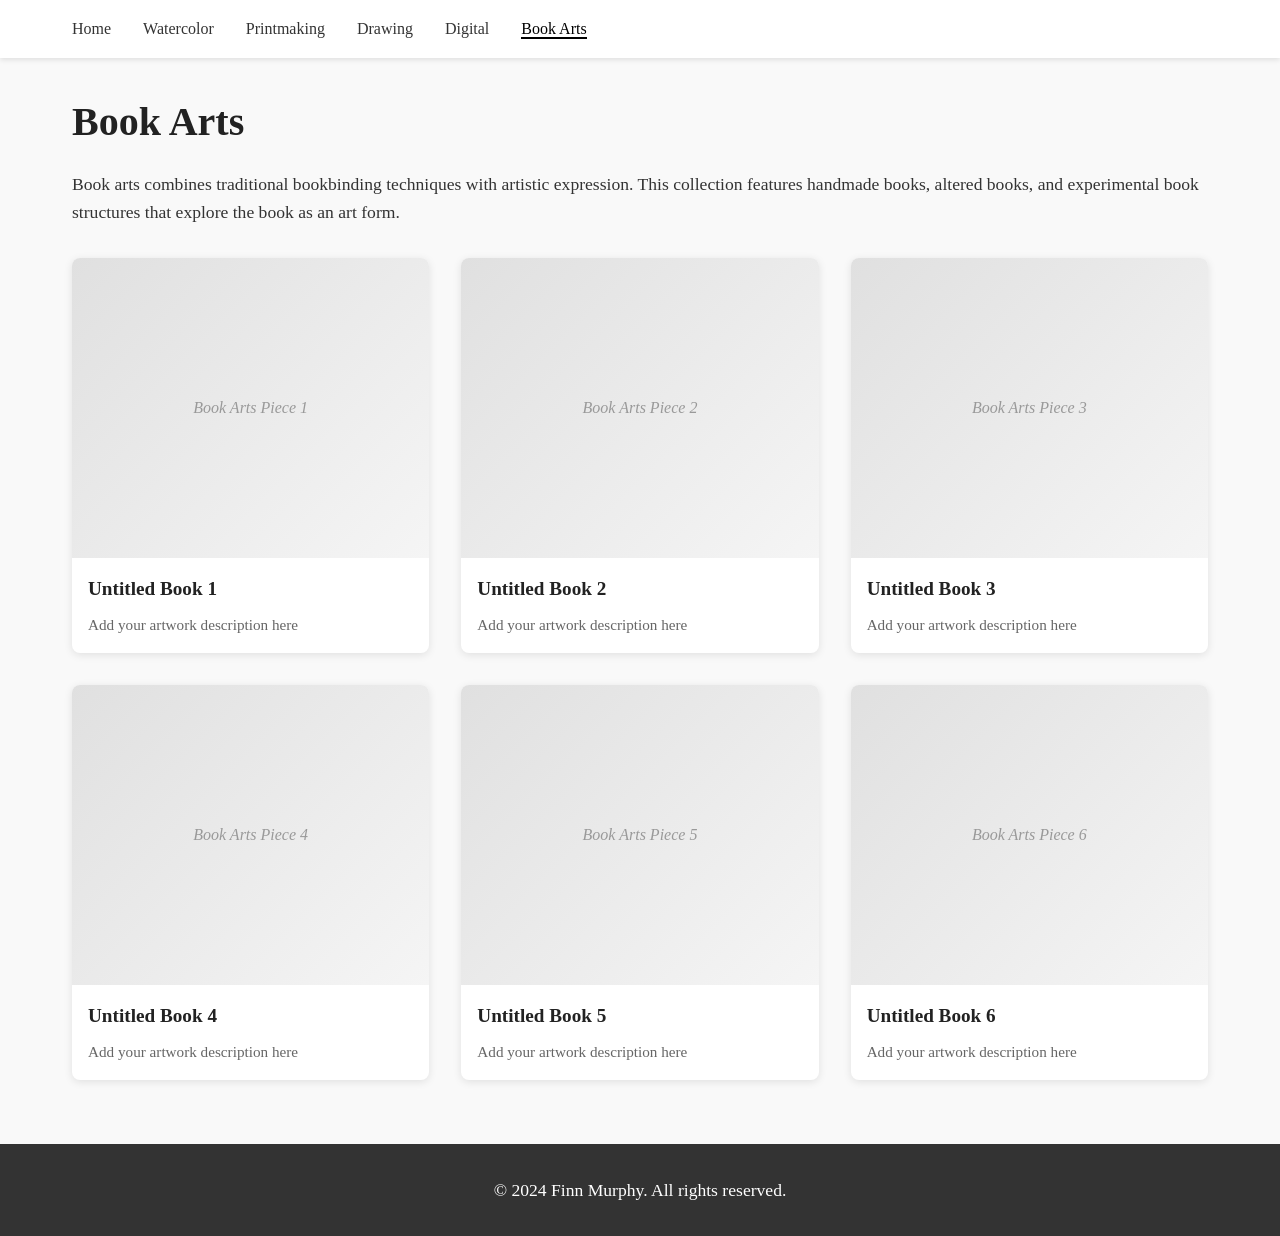
==== book-arts.html @ 3d3d8bc6 "Create portfolio website with all art medium pages Co-authored-by: FinnMurph <144610474+FinnMurph@us" ====
<!DOCTYPE html>
<html lang="en">
<head>
    <meta charset="UTF-8">
    <meta name="viewport" content="width=device-width, initial-scale=1.0">
    <title>Book Arts - Finn Murphy Art Portfolio</title>
    <link rel="stylesheet" href="styles.css">
</head>
<body>
    <header>
        <nav>
            <ul>
                <li><a href="index.html">Home</a></li>
                <li><a href="watercolor.html">Watercolor</a></li>
                <li><a href="printmaking.html">Printmaking</a></li>
                <li><a href="drawing.html">Drawing</a></li>
                <li><a href="digital.html">Digital</a></li>
                <li><a href="book-arts.html" class="active">Book Arts</a></li>
            </ul>
        </nav>
    </header>

    <main>
        <h1>Book Arts</h1>
        <p>Book arts combines traditional bookbinding techniques with artistic expression. This collection features handmade books, altered books, and experimental book structures that explore the book as an art form.</p>

        <div class="gallery">
            <div class="gallery-item">
                <div class="placeholder" style="height: 300px;">Book Arts Piece 1</div>
                <div class="gallery-item-info">
                    <h3>Untitled Book 1</h3>
                    <p>Add your artwork description here</p>
                </div>
            </div>

            <div class="gallery-item">
                <div class="placeholder" style="height: 300px;">Book Arts Piece 2</div>
                <div class="gallery-item-info">
                    <h3>Untitled Book 2</h3>
                    <p>Add your artwork description here</p>
                </div>
            </div>

            <div class="gallery-item">
                <div class="placeholder" style="height: 300px;">Book Arts Piece 3</div>
                <div class="gallery-item-info">
                    <h3>Untitled Book 3</h3>
                    <p>Add your artwork description here</p>
                </div>
            </div>

            <div class="gallery-item">
                <div class="placeholder" style="height: 300px;">Book Arts Piece 4</div>
                <div class="gallery-item-info">
                    <h3>Untitled Book 4</h3>
                    <p>Add your artwork description here</p>
                </div>
            </div>

            <div class="gallery-item">
                <div class="placeholder" style="height: 300px;">Book Arts Piece 5</div>
                <div class="gallery-item-info">
                    <h3>Untitled Book 5</h3>
                    <p>Add your artwork description here</p>
                </div>
            </div>

            <div class="gallery-item">
                <div class="placeholder" style="height: 300px;">Book Arts Piece 6</div>
                <div class="gallery-item-info">
                    <h3>Untitled Book 6</h3>
                    <p>Add your artwork description here</p>
                </div>
            </div>
        </div>
    </main>

    <footer>
        <p>&copy; 2024 Finn Murphy. All rights reserved.</p>
    </footer>
</body>
</html>
---- styles.css ----
/* Reset and Base Styles */
* {
    margin: 0;
    padding: 0;
    box-sizing: border-box;
}

body {
    font-family: 'Georgia', serif;
    line-height: 1.6;
    color: #333;
    background-color: #f9f9f9;
}

/* Header and Navigation */
header {
    background-color: #fff;
    box-shadow: 0 2px 5px rgba(0,0,0,0.1);
    position: sticky;
    top: 0;
    z-index: 100;
}

nav {
    max-width: 1200px;
    margin: 0 auto;
    padding: 1rem 2rem;
}

nav ul {
    list-style: none;
    display: flex;
    flex-wrap: wrap;
    gap: 2rem;
    align-items: center;
}

nav a {
    text-decoration: none;
    color: #333;
    font-weight: 500;
    transition: color 0.3s ease;
}

nav a:hover {
    color: #666;
}

nav a.active {
    color: #000;
    border-bottom: 2px solid #000;
}

/* Main Content */
main {
    max-width: 1200px;
    margin: 2rem auto;
    padding: 0 2rem;
}

h1 {
    font-size: 2.5rem;
    margin-bottom: 1rem;
    color: #222;
}

h2 {
    font-size: 1.8rem;
    margin-bottom: 1rem;
    color: #333;
}

p {
    margin-bottom: 1rem;
    font-size: 1.1rem;
}

/* Gallery Grid */
.gallery {
    display: grid;
    grid-template-columns: repeat(auto-fill, minmax(300px, 1fr));
    gap: 2rem;
    margin-top: 2rem;
}

.gallery-item {
    background: #fff;
    border-radius: 8px;
    overflow: hidden;
    box-shadow: 0 2px 8px rgba(0,0,0,0.1);
    transition: transform 0.3s ease, box-shadow 0.3s ease;
}

.gallery-item:hover {
    transform: translateY(-5px);
    box-shadow: 0 4px 12px rgba(0,0,0,0.15);
}

.gallery-item img {
    width: 100%;
    height: 300px;
    object-fit: cover;
    display: block;
}

.gallery-item-info {
    padding: 1rem;
}

.gallery-item-info h3 {
    font-size: 1.2rem;
    margin-bottom: 0.5rem;
    color: #222;
}

.gallery-item-info p {
    font-size: 0.95rem;
    color: #666;
    margin: 0;
}

/* Placeholder for images */
.placeholder {
    background: linear-gradient(135deg, #e0e0e0 0%, #f5f5f5 100%);
    display: flex;
    align-items: center;
    justify-content: center;
    color: #999;
    font-style: italic;
}

/* Hero Section */
.hero {
    text-align: center;
    padding: 4rem 0;
    background: linear-gradient(135deg, #667eea 0%, #764ba2 100%);
    color: white;
    margin: -2rem -2rem 2rem -2rem;
}

.hero h1 {
    color: white;
    font-size: 3rem;
    margin-bottom: 1rem;
}

.hero p {
    font-size: 1.3rem;
    max-width: 600px;
    margin: 0 auto;
}

/* Footer */
footer {
    background-color: #333;
    color: #fff;
    text-align: center;
    padding: 2rem;
    margin-top: 4rem;
}

footer p {
    margin: 0;
}

/* Responsive Design */
@media (max-width: 768px) {
    nav ul {
        flex-direction: column;
        gap: 1rem;
    }

    .hero h1 {
        font-size: 2rem;
    }

    h1 {
        font-size: 2rem;
    }

    .gallery {
        grid-template-columns: 1fr;
    }
}
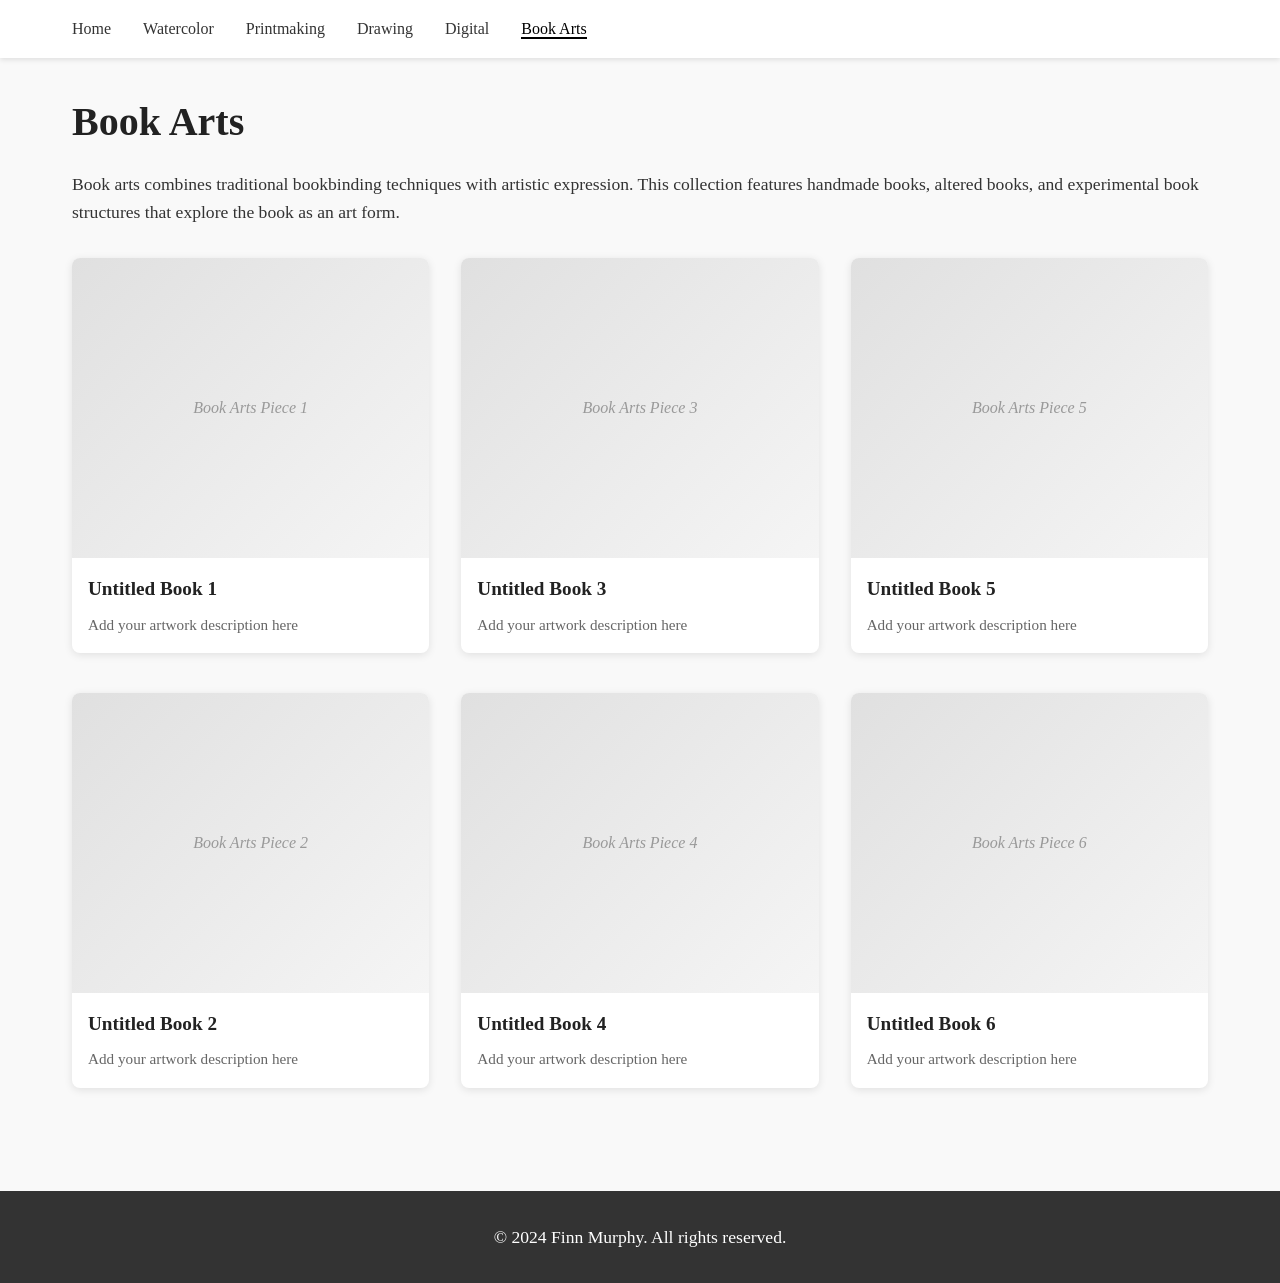
==== commit 29e335e0: "feat: add masonry gallery layout for artworks; update HTML to use masonry-gallery and apply masonry " ====
--- a/book-arts.html
+++ b/book-arts.html
@@ -24,7 +24,7 @@
         <h1>Book Arts</h1>
         <p>Book arts combines traditional bookbinding techniques with artistic expression. This collection features handmade books, altered books, and experimental book structures that explore the book as an art form.</p>
 
-        <div class="gallery">
+        <div class="masonry-gallery">
             <div class="gallery-item">
                 <div class="placeholder" style="height: 300px;">Book Arts Piece 1</div>
                 <div class="gallery-item-info">
--- a/styles.css
+++ b/styles.css
@@ -42,7 +42,8 @@
     transition: color 0.3s ease;
 }
 
-nav a:hover {
+nav a:hover,
+nav a:focus {
     color: #666;
 }
 
@@ -83,6 +84,22 @@
     margin-top: 2rem;
 }
 
+/* Masonry layout for artwork pages */
+.masonry-gallery {
+    column-count: 3;
+    column-gap: 2rem;
+    margin-top: 2rem;
+}
+
+.masonry-gallery .gallery-item {
+    display: inline-block;
+    width: 100%;
+    margin: 0 0 2rem;
+    break-inside: avoid;
+    -webkit-column-break-inside: avoid;
+    page-break-inside: avoid;
+}
+
 .gallery-item {
     background: #fff;
     border-radius: 8px;
@@ -91,14 +108,15 @@
     transition: transform 0.3s ease, box-shadow 0.3s ease;
 }
 
-.gallery-item:hover {
+.gallery-item:hover,
+.gallery-item:focus-within {
     transform: translateY(-5px);
     box-shadow: 0 4px 12px rgba(0,0,0,0.15);
 }
 
 .gallery-item img {
     width: 100%;
-    height: 300px;
+    height: auto;
     object-fit: cover;
     display: block;
 }
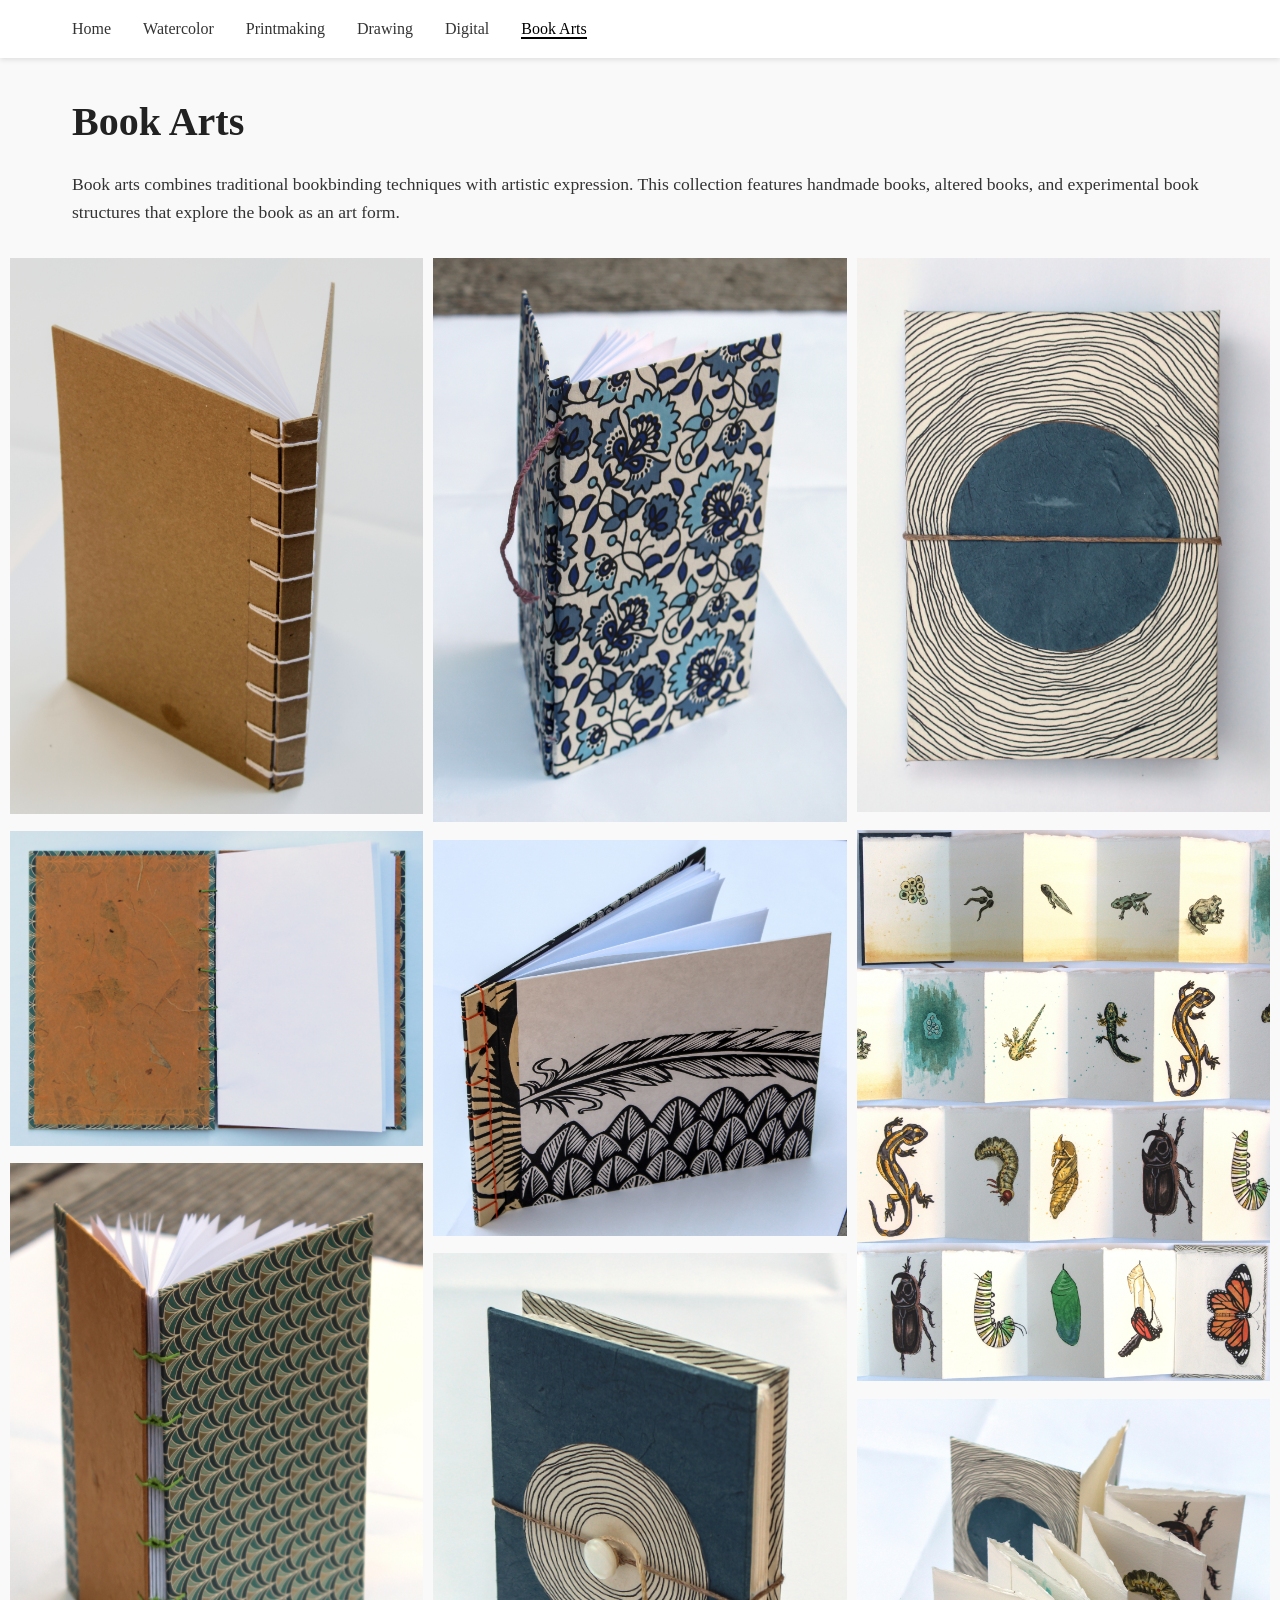
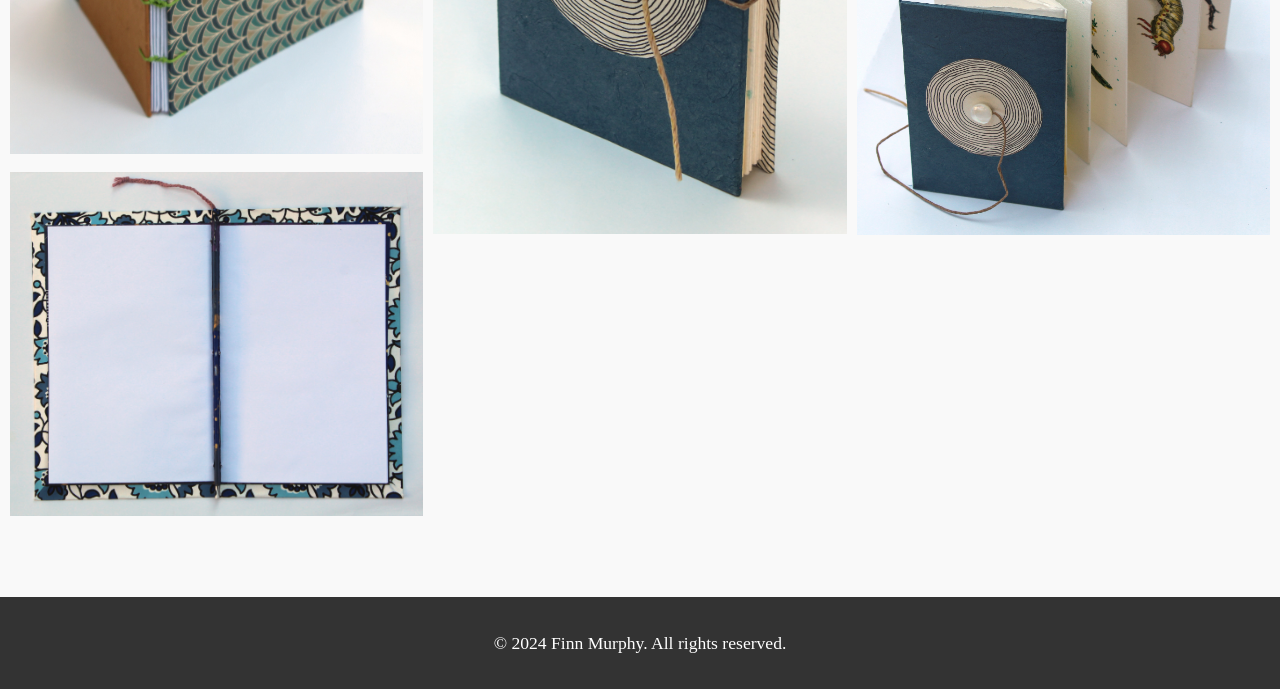
==== commit 61ad70c9: "feat: implement lightbox gallery and replace placeholders with real images across art pages Co-autho" ====
--- a/book-arts.html
+++ b/book-arts.html
@@ -26,57 +26,172 @@
 
         <div class="masonry-gallery">
             <div class="gallery-item">
-                <div class="placeholder" style="height: 300px;">Book Arts Piece 1</div>
+                <img src="images/book-arts/belgian_binding_spine.jpeg" alt="Belgian binding spine view">
                 <div class="gallery-item-info">
-                    <h3>Untitled Book 1</h3>
-                    <p>Add your artwork description here</p>
+                    <h3>Belgian Binding Spine</h3>
+                    <p>Detail of a Belgian binding structure highlighting the exposed spine.</p>
+                    <p class="dimensions">Dimensions: add dimensions here</p>
                 </div>
             </div>
 
             <div class="gallery-item">
-                <div class="placeholder" style="height: 300px;">Book Arts Piece 2</div>
+                <img src="images/book-arts/coptic_stitch_inside.jpeg" alt="Coptic stitch inside view">
                 <div class="gallery-item-info">
-                    <h3>Untitled Book 2</h3>
-                    <p>Add your artwork description here</p>
+                    <h3>Coptic Stitch Interior</h3>
+                    <p>Interior view of a coptic-bound book showing the open-flat structure.</p>
+                    <p class="dimensions">Dimensions: add dimensions here</p>
                 </div>
             </div>
 
             <div class="gallery-item">
-                <div class="placeholder" style="height: 300px;">Book Arts Piece 3</div>
+                <img src="images/book-arts/coptic_stitch_spine.jpeg" alt="Coptic stitch spine view">
                 <div class="gallery-item-info">
-                    <h3>Untitled Book 3</h3>
-                    <p>Add your artwork description here</p>
+                    <h3>Coptic Stitch Spine</h3>
+                    <p>Spine detail emphasizing hand stitching and rhythm of the sewing pattern.</p>
+                    <p class="dimensions">Dimensions: add dimensions here</p>
                 </div>
             </div>
 
             <div class="gallery-item">
-                <div class="placeholder" style="height: 300px;">Book Arts Piece 4</div>
+                <img src="images/book-arts/double_pamphlet_inside.jpeg" alt="Double pamphlet binding inside view">
                 <div class="gallery-item-info">
-                    <h3>Untitled Book 4</h3>
-                    <p>Add your artwork description here</p>
+                    <h3>Double Pamphlet Interior</h3>
+                    <p>Interior spread of a double pamphlet structure.</p>
+                    <p class="dimensions">Dimensions: add dimensions here</p>
                 </div>
             </div>
 
             <div class="gallery-item">
-                <div class="placeholder" style="height: 300px;">Book Arts Piece 5</div>
+                <img src="images/book-arts/double_pamphlet_spine.jpeg" alt="Double pamphlet binding spine view">
                 <div class="gallery-item-info">
-                    <h3>Untitled Book 5</h3>
-                    <p>Add your artwork description here</p>
+                    <h3>Double Pamphlet Spine</h3>
+                    <p>Exterior spine view highlighting stitching and cover materials.</p>
+                    <p class="dimensions">Dimensions: add dimensions here</p>
                 </div>
             </div>
 
             <div class="gallery-item">
-                <div class="placeholder" style="height: 300px;">Book Arts Piece 6</div>
+                <img src="images/book-arts/japanese_stab_front.jpeg" alt="Japanese stab binding front view">
                 <div class="gallery-item-info">
-                    <h3>Untitled Book 6</h3>
-                    <p>Add your artwork description here</p>
+                    <h3>Japanese Stab Binding</h3>
+                    <p>Front view of a Japanese stab-bound book with decorative stitching.</p>
+                    <p class="dimensions">Dimensions: add dimensions here</p>
+                </div>
+            </div>
+
+            <div class="gallery-item">
+                <img src="images/book-arts/life_cycle_front.jpeg" alt="Life Cycle book front cover">
+                <div class="gallery-item-info">
+                    <h3>Life Cycle - Front</h3>
+                    <p>Front cover of the artist book "Life Cycle."</p>
+                    <p class="dimensions">Dimensions: add dimensions here</p>
+                </div>
+            </div>
+
+            <div class="gallery-item">
+                <img src="images/book-arts/life_cycle_back.jpeg" alt="Life Cycle book back cover">
+                <div class="gallery-item-info">
+                    <h3>Life Cycle - Back</h3>
+                    <p>Back cover of the artist book "Life Cycle."</p>
+                    <p class="dimensions">Dimensions: add dimensions here</p>
+                </div>
+            </div>
+
+            <div class="gallery-item">
+                <img src="images/book-arts/life_cycle_images.jpeg" alt="Life Cycle book interior images">
+                <div class="gallery-item-info">
+                    <h3>Life Cycle - Interior</h3>
+                    <p>Interior spreads featuring imagery from the "Life Cycle" book.</p>
+                    <p class="dimensions">Dimensions: add dimensions here</p>
+                </div>
+            </div>
+
+            <div class="gallery-item">
+                <img src="images/book-arts/life_cycle_open.jpeg" alt="Life Cycle book fully open">
+                <div class="gallery-item-info">
+                    <h3>Life Cycle - Open</h3>
+                    <p>Open view revealing the full structure of the book.</p>
+                    <p class="dimensions">Dimensions: add dimensions here</p>
                 </div>
             </div>
         </div>
     </main>
 
+    <div id="lightbox" class="lightbox" aria-hidden="true">
+        <div class="lightbox-content" role="dialog" aria-modal="true" aria-label="Artwork details">
+            <button class="lightbox-close" aria-label="Close details">&times;</button>
+            <div class="lightbox-image-wrapper">
+                <img id="lightbox-image" src="" alt="">
+            </div>
+            <div class="lightbox-info">
+                <h3 id="lightbox-title"></h3>
+                <p id="lightbox-description"></p>
+                <p id="lightbox-dimensions" class="dimensions"></p>
+            </div>
+        </div>
+    </div>
+
     <footer>
         <p>&copy; 2024 Finn Murphy. All rights reserved.</p>
     </footer>
+
+    <script>
+        document.addEventListener('DOMContentLoaded', function () {
+            var items = document.querySelectorAll('.masonry-gallery .gallery-item img');
+            var lightbox = document.getElementById('lightbox');
+            var lightboxImage = document.getElementById('lightbox-image');
+            var lightboxTitle = document.getElementById('lightbox-title');
+            var lightboxDescription = document.getElementById('lightbox-description');
+            var lightboxDimensions = document.getElementById('lightbox-dimensions');
+            var closeButton = document.querySelector('.lightbox-close');
+
+            function openLightbox(img) {
+                var container = img.closest('.gallery-item');
+                var info = container.querySelector('.gallery-item-info');
+                var titleEl = info ? info.querySelector('h3') : null;
+                var descEl = info ? info.querySelector('p:not(.dimensions)') : null;
+                var dimEl = info ? info.querySelector('p.dimensions') : null;
+
+                lightboxImage.src = img.src;
+                lightboxImage.alt = img.alt || '';
+                lightboxTitle.textContent = titleEl ? titleEl.textContent : '';
+                lightboxDescription.textContent = descEl ? descEl.textContent : '';
+                lightboxDimensions.textContent = dimEl ? dimEl.textContent : '';
+
+                lightbox.classList.add('is-open');
+                lightbox.setAttribute('aria-hidden', 'false');
+            }
+
+            function closeLightbox() {
+                lightbox.classList.remove('is-open');
+                lightbox.setAttribute('aria-hidden', 'true');
+            }
+
+            items.forEach(function (img) {
+                img.style.cursor = 'pointer';
+                img.addEventListener('click', function () {
+                    openLightbox(img);
+                });
+            });
+
+            if (closeButton) {
+                closeButton.addEventListener('click', function () {
+                    closeLightbox();
+                });
+            }
+
+            lightbox.addEventListener('click', function (event) {
+                if (event.target === lightbox) {
+                    closeLightbox();
+                }
+            });
+
+            document.addEventListener('keydown', function (event) {
+                if (event.key === 'Escape' || event.key === 'Esc') {
+                    closeLightbox();
+                }
+            });
+        });
+    </script>
 </body>
 </html>
--- a/styles.css
+++ b/styles.css
@@ -10,6 +10,11 @@
     line-height: 1.6;
     color: #333;
     background-color: #f9f9f9;
+}
+
+/* Global spacing variable for masonry galleries */
+:root {
+    --gallery-gap: 10px;
 }
 
 /* Header and Navigation */
@@ -87,31 +92,48 @@
 /* Masonry layout for artwork pages */
 .masonry-gallery {
     column-count: 3;
-    column-gap: 2rem;
+    column-gap: var(--gallery-gap);
     margin-top: 2rem;
+
+    /* make gallery span full viewport width */
+    width: 100vw;
+    position: relative;
+    left: 50%;
+    right: 50%;
+    margin-left: -50vw;
+    margin-right: -50vw;
+
+    /* equal gutters on left and right, matching thumbnail spacing */
+    padding-left: var(--gallery-gap);
+    padding-right: var(--gallery-gap);
 }
 
 .masonry-gallery .gallery-item {
     display: inline-block;
     width: 100%;
-    margin: 0 0 2rem;
+    margin: 0 0 var(--gallery-gap);
     break-inside: avoid;
     -webkit-column-break-inside: avoid;
     page-break-inside: avoid;
 }
 
+/* Hide captions under thumbnails in masonry galleries; they will show in the lightbox instead */
+.masonry-gallery .gallery-item-info {
+    display: none;
+}
+
 .gallery-item {
     background: #fff;
-    border-radius: 8px;
+    border-radius: 0; /* sharp corners */
     overflow: hidden;
-    box-shadow: 0 2px 8px rgba(0,0,0,0.1);
-    transition: transform 0.3s ease, box-shadow 0.3s ease;
+    box-shadow: none; /* remove drop shadow */
+    transition: transform 0.3s ease;
 }
 
 .gallery-item:hover,
 .gallery-item:focus-within {
-    transform: translateY(-5px);
-    box-shadow: 0 4px 12px rgba(0,0,0,0.15);
+    transform: translateY(-3px);
+    box-shadow: none;
 }
 
 .gallery-item img {
@@ -181,8 +203,100 @@
     margin: 0;
 }
 
+/* Lightbox / overlay for artwork details */
+.lightbox {
+    position: fixed;
+    inset: 0;
+    display: none;
+    align-items: center;
+    justify-content: center;
+    background: rgba(0, 0, 0, 0.7);
+    z-index: 1000;
+}
+
+.lightbox.is-open {
+    display: flex;
+}
+
+.lightbox-content {
+    position: relative;
+    background: #fff;
+    max-width: 900px;
+    width: 90%;
+    max-height: 90vh;
+    padding: 1.5rem;
+    border-radius: 8px;
+    box-shadow: 0 8px 24px rgba(0, 0, 0, 0.3);
+    display: grid;
+    grid-template-columns: minmax(0, 3fr) minmax(0, 2fr);
+    gap: 1.5rem;
+}
+
+.lightbox-image-wrapper {
+    display: flex;
+    align-items: center;
+    justify-content: center;
+}
+
+.lightbox-image-wrapper img {
+    max-width: 100%;
+    max-height: 70vh;
+    object-fit: contain;
+    display: block;
+}
+
+.lightbox-info {
+    font-size: 0.95rem;
+    color: #444;
+}
+
+.lightbox-info h3 {
+    font-size: 1.4rem;
+    margin-bottom: 0.75rem;
+    color: #222;
+}
+
+.lightbox-info p {
+    margin-bottom: 0.5rem;
+}
+
+.lightbox-info p.dimensions {
+    font-style: italic;
+    color: #555;
+}
+
+.lightbox-close {
+    position: absolute;
+    top: 0.75rem;
+    right: 1rem;
+    background: none;
+    border: none;
+    font-size: 2rem;
+    line-height: 1;
+    cursor: pointer;
+    color: #666;
+}
+
+.lightbox-close:hover,
+.lightbox-close:focus {
+    color: #000;
+}
+
+/* Make lightbox layout stack on small screens */
+@media (max-width: 768px) {
+    .lightbox-content {
+        grid-template-columns: 1fr;
+        max-height: 90vh;
+        overflow-y: auto;
+    }
+}
+
 /* Responsive Design */
 @media (max-width: 768px) {
+    :root {
+        --gallery-gap: 6px; /* slightly smaller gap on mobile, equal in both directions */
+    }
+
     nav ul {
         flex-direction: column;
         gap: 1rem;
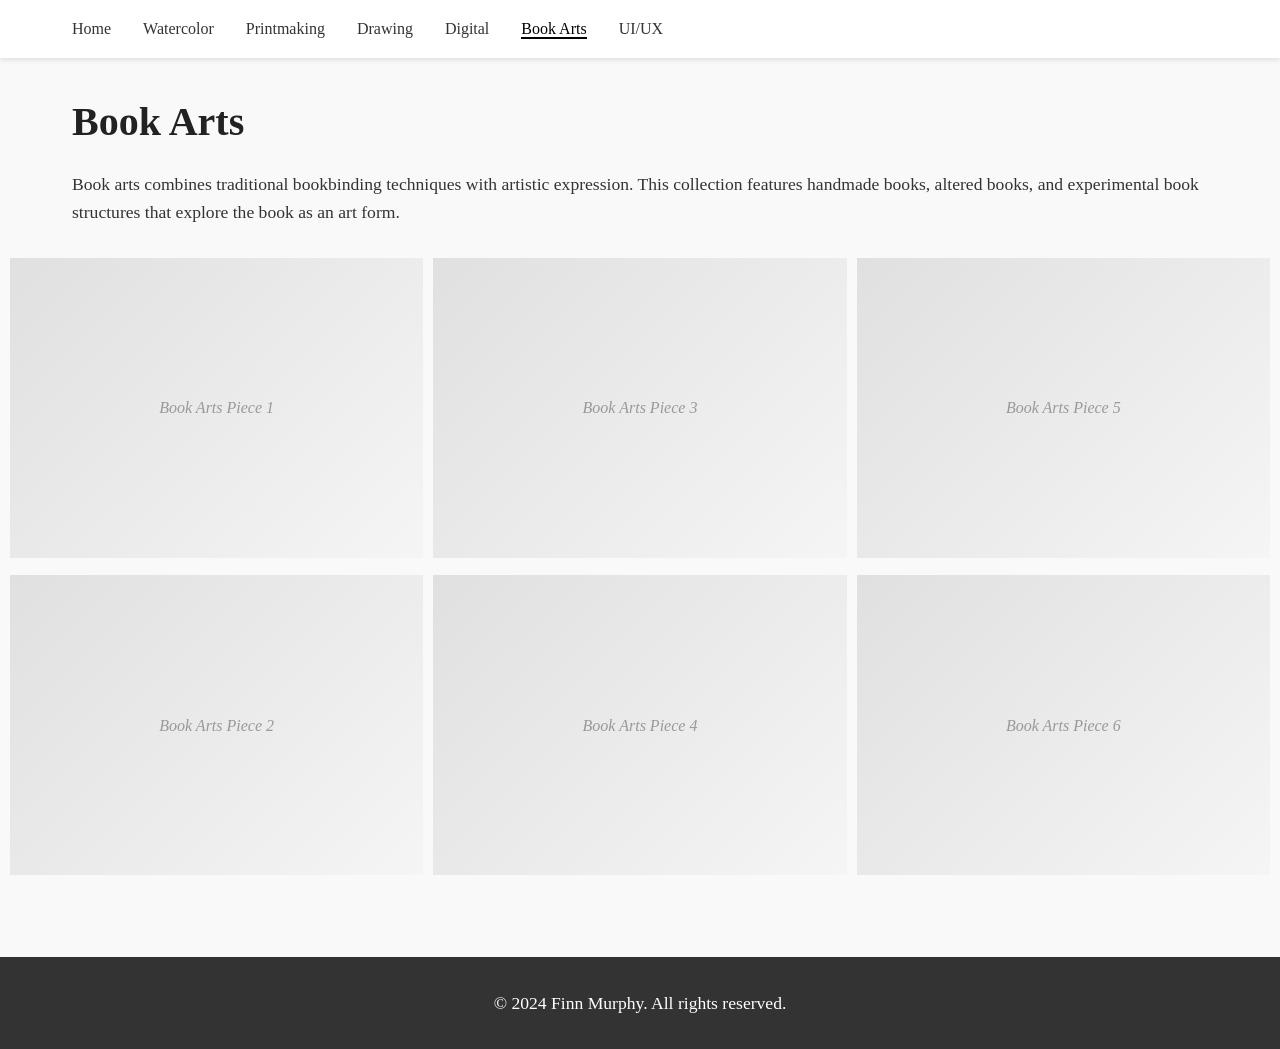
==== commit bedf9013: "bhbj" ====
--- a/book-arts.html
+++ b/book-arts.html
@@ -16,6 +16,7 @@
                 <li><a href="drawing.html">Drawing</a></li>
                 <li><a href="digital.html">Digital</a></li>
                 <li><a href="book-arts.html" class="active">Book Arts</a></li>
+                <li><a href="uiux.html">UI/UX</a></li>
             </ul>
         </nav>
     </header>
@@ -26,172 +27,57 @@
 
         <div class="masonry-gallery">
             <div class="gallery-item">
-                <img src="images/book-arts/belgian_binding_spine.jpeg" alt="Belgian binding spine view">
+                <div class="placeholder" style="height: 300px;">Book Arts Piece 1</div>
                 <div class="gallery-item-info">
-                    <h3>Belgian Binding Spine</h3>
-                    <p>Detail of a Belgian binding structure highlighting the exposed spine.</p>
-                    <p class="dimensions">Dimensions: add dimensions here</p>
+                    <h3>Untitled Book 1</h3>
+                    <p>Add your artwork description here</p>
                 </div>
             </div>
 
             <div class="gallery-item">
-                <img src="images/book-arts/coptic_stitch_inside.jpeg" alt="Coptic stitch inside view">
+                <div class="placeholder" style="height: 300px;">Book Arts Piece 2</div>
                 <div class="gallery-item-info">
-                    <h3>Coptic Stitch Interior</h3>
-                    <p>Interior view of a coptic-bound book showing the open-flat structure.</p>
-                    <p class="dimensions">Dimensions: add dimensions here</p>
+                    <h3>Untitled Book 2</h3>
+                    <p>Add your artwork description here</p>
                 </div>
             </div>
 
             <div class="gallery-item">
-                <img src="images/book-arts/coptic_stitch_spine.jpeg" alt="Coptic stitch spine view">
+                <div class="placeholder" style="height: 300px;">Book Arts Piece 3</div>
                 <div class="gallery-item-info">
-                    <h3>Coptic Stitch Spine</h3>
-                    <p>Spine detail emphasizing hand stitching and rhythm of the sewing pattern.</p>
-                    <p class="dimensions">Dimensions: add dimensions here</p>
+                    <h3>Untitled Book 3</h3>
+                    <p>Add your artwork description here</p>
                 </div>
             </div>
 
             <div class="gallery-item">
-                <img src="images/book-arts/double_pamphlet_inside.jpeg" alt="Double pamphlet binding inside view">
+                <div class="placeholder" style="height: 300px;">Book Arts Piece 4</div>
                 <div class="gallery-item-info">
-                    <h3>Double Pamphlet Interior</h3>
-                    <p>Interior spread of a double pamphlet structure.</p>
-                    <p class="dimensions">Dimensions: add dimensions here</p>
+                    <h3>Untitled Book 4</h3>
+                    <p>Add your artwork description here</p>
                 </div>
             </div>
 
             <div class="gallery-item">
-                <img src="images/book-arts/double_pamphlet_spine.jpeg" alt="Double pamphlet binding spine view">
+                <div class="placeholder" style="height: 300px;">Book Arts Piece 5</div>
                 <div class="gallery-item-info">
-                    <h3>Double Pamphlet Spine</h3>
-                    <p>Exterior spine view highlighting stitching and cover materials.</p>
-                    <p class="dimensions">Dimensions: add dimensions here</p>
+                    <h3>Untitled Book 5</h3>
+                    <p>Add your artwork description here</p>
                 </div>
             </div>
 
             <div class="gallery-item">
-                <img src="images/book-arts/japanese_stab_front.jpeg" alt="Japanese stab binding front view">
+                <div class="placeholder" style="height: 300px;">Book Arts Piece 6</div>
                 <div class="gallery-item-info">
-                    <h3>Japanese Stab Binding</h3>
-                    <p>Front view of a Japanese stab-bound book with decorative stitching.</p>
-                    <p class="dimensions">Dimensions: add dimensions here</p>
-                </div>
-            </div>
-
-            <div class="gallery-item">
-                <img src="images/book-arts/life_cycle_front.jpeg" alt="Life Cycle book front cover">
-                <div class="gallery-item-info">
-                    <h3>Life Cycle - Front</h3>
-                    <p>Front cover of the artist book "Life Cycle."</p>
-                    <p class="dimensions">Dimensions: add dimensions here</p>
-                </div>
-            </div>
-
-            <div class="gallery-item">
-                <img src="images/book-arts/life_cycle_back.jpeg" alt="Life Cycle book back cover">
-                <div class="gallery-item-info">
-                    <h3>Life Cycle - Back</h3>
-                    <p>Back cover of the artist book "Life Cycle."</p>
-                    <p class="dimensions">Dimensions: add dimensions here</p>
-                </div>
-            </div>
-
-            <div class="gallery-item">
-                <img src="images/book-arts/life_cycle_images.jpeg" alt="Life Cycle book interior images">
-                <div class="gallery-item-info">
-                    <h3>Life Cycle - Interior</h3>
-                    <p>Interior spreads featuring imagery from the "Life Cycle" book.</p>
-                    <p class="dimensions">Dimensions: add dimensions here</p>
-                </div>
-            </div>
-
-            <div class="gallery-item">
-                <img src="images/book-arts/life_cycle_open.jpeg" alt="Life Cycle book fully open">
-                <div class="gallery-item-info">
-                    <h3>Life Cycle - Open</h3>
-                    <p>Open view revealing the full structure of the book.</p>
-                    <p class="dimensions">Dimensions: add dimensions here</p>
+                    <h3>Untitled Book 6</h3>
+                    <p>Add your artwork description here</p>
                 </div>
             </div>
         </div>
     </main>
 
-    <div id="lightbox" class="lightbox" aria-hidden="true">
-        <div class="lightbox-content" role="dialog" aria-modal="true" aria-label="Artwork details">
-            <button class="lightbox-close" aria-label="Close details">&times;</button>
-            <div class="lightbox-image-wrapper">
-                <img id="lightbox-image" src="" alt="">
-            </div>
-            <div class="lightbox-info">
-                <h3 id="lightbox-title"></h3>
-                <p id="lightbox-description"></p>
-                <p id="lightbox-dimensions" class="dimensions"></p>
-            </div>
-        </div>
-    </div>
-
     <footer>
         <p>&copy; 2024 Finn Murphy. All rights reserved.</p>
     </footer>
-
-    <script>
-        document.addEventListener('DOMContentLoaded', function () {
-            var items = document.querySelectorAll('.masonry-gallery .gallery-item img');
-            var lightbox = document.getElementById('lightbox');
-            var lightboxImage = document.getElementById('lightbox-image');
-            var lightboxTitle = document.getElementById('lightbox-title');
-            var lightboxDescription = document.getElementById('lightbox-description');
-            var lightboxDimensions = document.getElementById('lightbox-dimensions');
-            var closeButton = document.querySelector('.lightbox-close');
-
-            function openLightbox(img) {
-                var container = img.closest('.gallery-item');
-                var info = container.querySelector('.gallery-item-info');
-                var titleEl = info ? info.querySelector('h3') : null;
-                var descEl = info ? info.querySelector('p:not(.dimensions)') : null;
-                var dimEl = info ? info.querySelector('p.dimensions') : null;
-
-                lightboxImage.src = img.src;
-                lightboxImage.alt = img.alt || '';
-                lightboxTitle.textContent = titleEl ? titleEl.textContent : '';
-                lightboxDescription.textContent = descEl ? descEl.textContent : '';
-                lightboxDimensions.textContent = dimEl ? dimEl.textContent : '';
-
-                lightbox.classList.add('is-open');
-                lightbox.setAttribute('aria-hidden', 'false');
-            }
-
-            function closeLightbox() {
-                lightbox.classList.remove('is-open');
-                lightbox.setAttribute('aria-hidden', 'true');
-            }
-
-            items.forEach(function (img) {
-                img.style.cursor = 'pointer';
-                img.addEventListener('click', function () {
-                    openLightbox(img);
-                });
-            });
-
-            if (closeButton) {
-                closeButton.addEventListener('click', function () {
-                    closeLightbox();
-                });
-            }
-
-            lightbox.addEventListener('click', function (event) {
-                if (event.target === lightbox) {
-                    closeLightbox();
-                }
-            });
-
-            document.addEventListener('keydown', function (event) {
-                if (event.key === 'Escape' || event.key === 'Esc') {
-                    closeLightbox();
-                }
-            });
-        });
-    </script>
 </body>
 </html>
--- a/styles.css
+++ b/styles.css
@@ -291,6 +291,51 @@
     }
 }
 
+/* Mobile mockup grid for UI/UX page */
+.mobile-mockup-grid {
+    display: grid;
+    grid-template-columns: repeat(4, 1fr);
+    gap: 1.5rem;
+    margin-top: 2rem;
+}
+
+.mobile-mockup-grid .gallery-item-info {
+    display: none;
+}
+
+/* CSS phone frame wrapping bare Figma screens */
+.phone-frame.gallery-item {
+    background: #1c1c1e;
+    border-radius: 40px;
+    padding: 12px 8px;
+}
+
+.phone-frame.gallery-item::before {
+    content: '';
+    display: block;
+    width: 30%;
+    height: 8px;
+    background: #3a3a3c;
+    border-radius: 4px;
+    margin: 0 auto 10px;
+}
+
+.phone-frame.gallery-item img {
+    border-radius: 28px;
+}
+
+@media (max-width: 900px) {
+    .mobile-mockup-grid {
+        grid-template-columns: repeat(3, 1fr);
+    }
+}
+
+@media (max-width: 600px) {
+    .mobile-mockup-grid {
+        grid-template-columns: repeat(2, 1fr);
+    }
+}
+
 /* Responsive Design */
 @media (max-width: 768px) {
     :root {
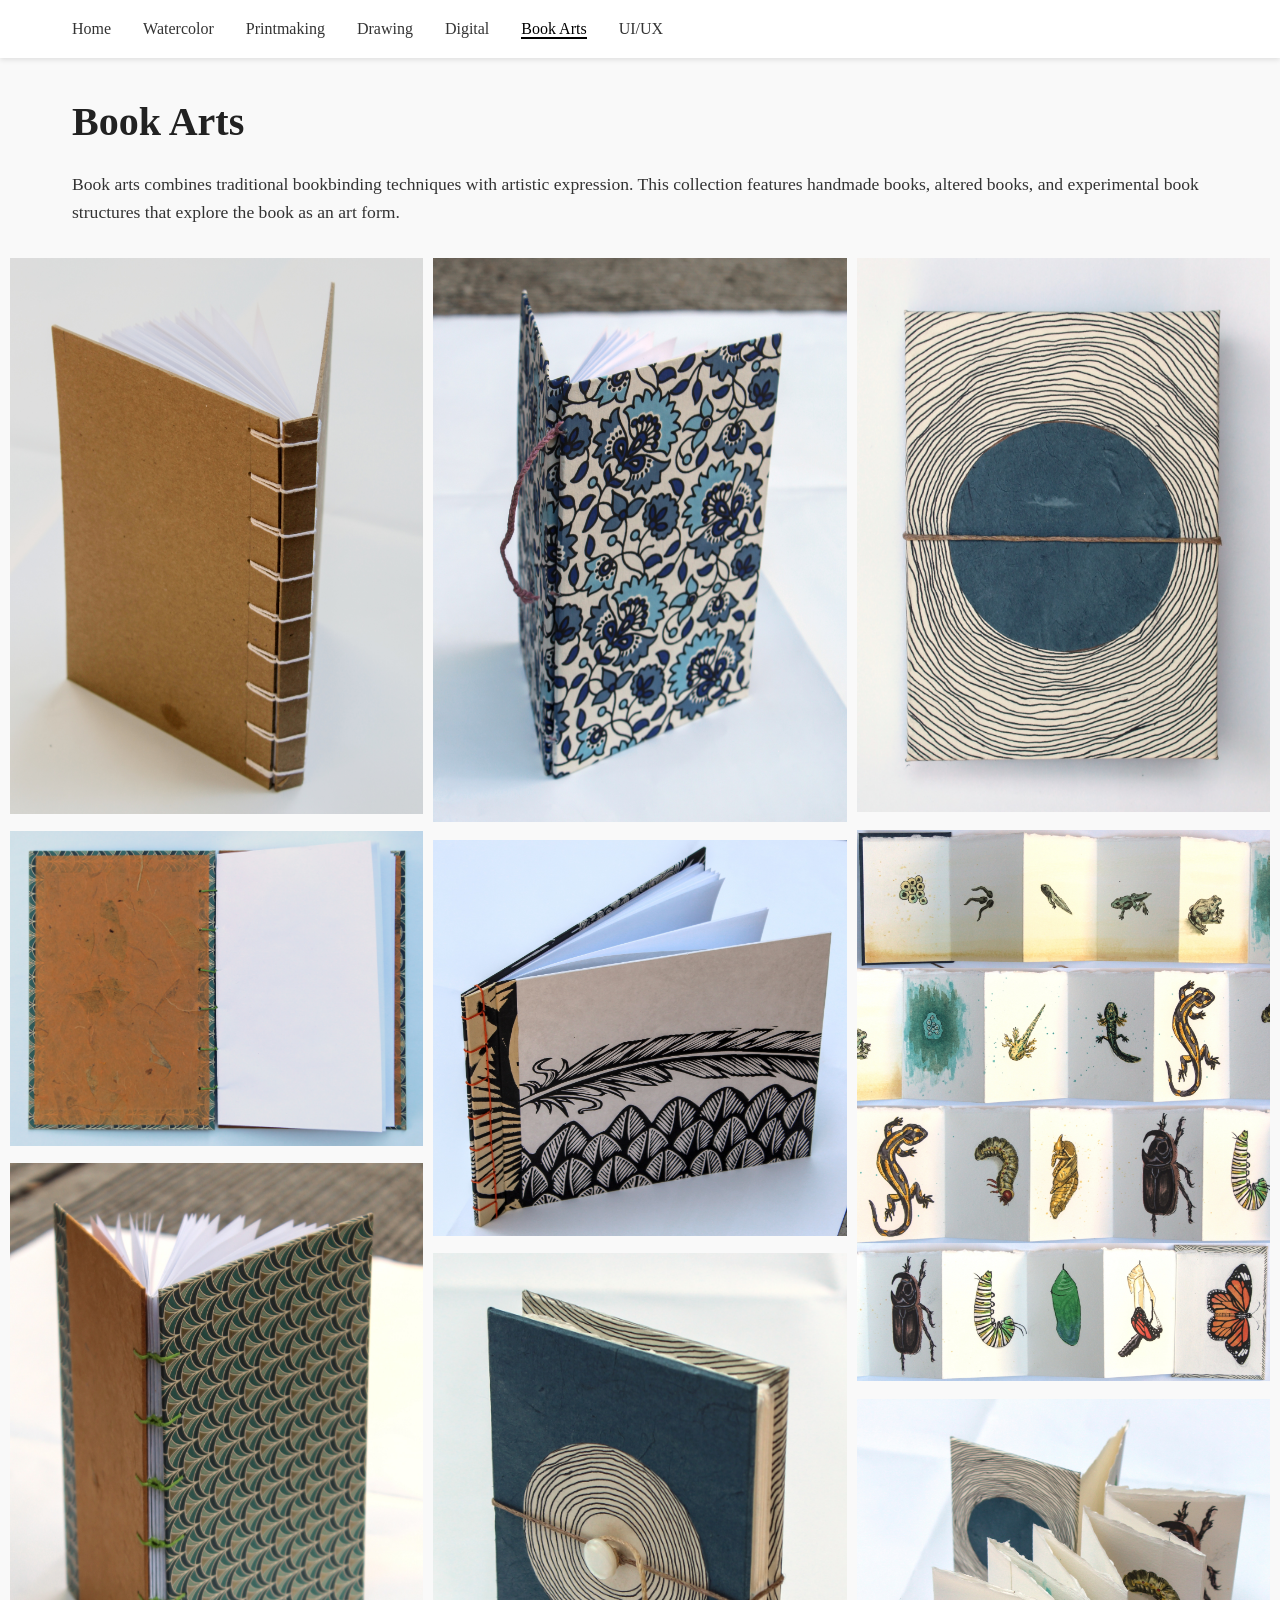
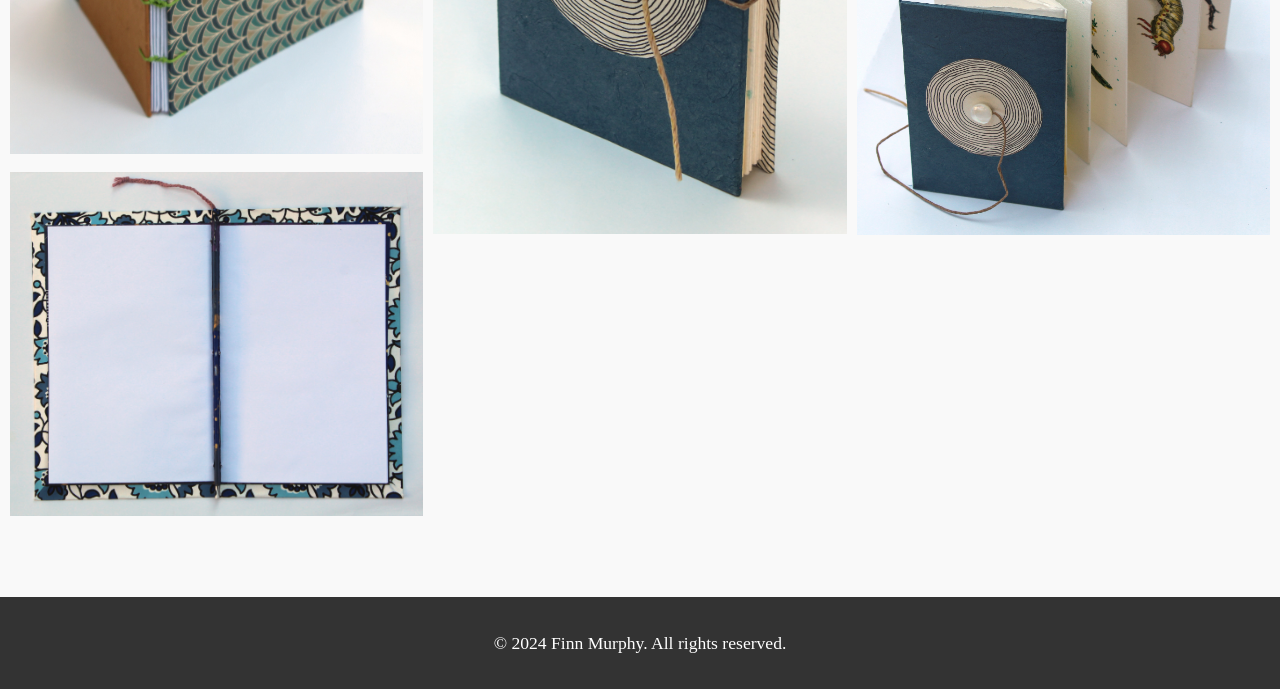
==== commit babacb72: "Merge branch 'main' of github.com:FinnMurph/FinnMurphy.github.io" ====
--- a/book-arts.html
+++ b/book-arts.html
@@ -27,57 +27,172 @@
 
         <div class="masonry-gallery">
             <div class="gallery-item">
-                <div class="placeholder" style="height: 300px;">Book Arts Piece 1</div>
+                <img src="images/book-arts/belgian_binding_spine.jpeg" alt="Belgian binding spine view">
                 <div class="gallery-item-info">
-                    <h3>Untitled Book 1</h3>
-                    <p>Add your artwork description here</p>
+                    <h3>Belgian Binding Spine</h3>
+                    <p>Detail of a Belgian binding structure highlighting the exposed spine.</p>
+                    <p class="dimensions">Dimensions: add dimensions here</p>
                 </div>
             </div>
 
             <div class="gallery-item">
-                <div class="placeholder" style="height: 300px;">Book Arts Piece 2</div>
+                <img src="images/book-arts/coptic_stitch_inside.jpeg" alt="Coptic stitch inside view">
                 <div class="gallery-item-info">
-                    <h3>Untitled Book 2</h3>
-                    <p>Add your artwork description here</p>
+                    <h3>Coptic Stitch Interior</h3>
+                    <p>Interior view of a coptic-bound book showing the open-flat structure.</p>
+                    <p class="dimensions">Dimensions: add dimensions here</p>
                 </div>
             </div>
 
             <div class="gallery-item">
-                <div class="placeholder" style="height: 300px;">Book Arts Piece 3</div>
+                <img src="images/book-arts/coptic_stitch_spine.jpeg" alt="Coptic stitch spine view">
                 <div class="gallery-item-info">
-                    <h3>Untitled Book 3</h3>
-                    <p>Add your artwork description here</p>
+                    <h3>Coptic Stitch Spine</h3>
+                    <p>Spine detail emphasizing hand stitching and rhythm of the sewing pattern.</p>
+                    <p class="dimensions">Dimensions: add dimensions here</p>
                 </div>
             </div>
 
             <div class="gallery-item">
-                <div class="placeholder" style="height: 300px;">Book Arts Piece 4</div>
+                <img src="images/book-arts/double_pamphlet_inside.jpeg" alt="Double pamphlet binding inside view">
                 <div class="gallery-item-info">
-                    <h3>Untitled Book 4</h3>
-                    <p>Add your artwork description here</p>
+                    <h3>Double Pamphlet Interior</h3>
+                    <p>Interior spread of a double pamphlet structure.</p>
+                    <p class="dimensions">Dimensions: add dimensions here</p>
                 </div>
             </div>
 
             <div class="gallery-item">
-                <div class="placeholder" style="height: 300px;">Book Arts Piece 5</div>
+                <img src="images/book-arts/double_pamphlet_spine.jpeg" alt="Double pamphlet binding spine view">
                 <div class="gallery-item-info">
-                    <h3>Untitled Book 5</h3>
-                    <p>Add your artwork description here</p>
+                    <h3>Double Pamphlet Spine</h3>
+                    <p>Exterior spine view highlighting stitching and cover materials.</p>
+                    <p class="dimensions">Dimensions: add dimensions here</p>
                 </div>
             </div>
 
             <div class="gallery-item">
-                <div class="placeholder" style="height: 300px;">Book Arts Piece 6</div>
+                <img src="images/book-arts/japanese_stab_front.jpeg" alt="Japanese stab binding front view">
                 <div class="gallery-item-info">
-                    <h3>Untitled Book 6</h3>
-                    <p>Add your artwork description here</p>
+                    <h3>Japanese Stab Binding</h3>
+                    <p>Front view of a Japanese stab-bound book with decorative stitching.</p>
+                    <p class="dimensions">Dimensions: add dimensions here</p>
+                </div>
+            </div>
+
+            <div class="gallery-item">
+                <img src="images/book-arts/life_cycle_front.jpeg" alt="Life Cycle book front cover">
+                <div class="gallery-item-info">
+                    <h3>Life Cycle - Front</h3>
+                    <p>Front cover of the artist book "Life Cycle."</p>
+                    <p class="dimensions">Dimensions: add dimensions here</p>
+                </div>
+            </div>
+
+            <div class="gallery-item">
+                <img src="images/book-arts/life_cycle_back.jpeg" alt="Life Cycle book back cover">
+                <div class="gallery-item-info">
+                    <h3>Life Cycle - Back</h3>
+                    <p>Back cover of the artist book "Life Cycle."</p>
+                    <p class="dimensions">Dimensions: add dimensions here</p>
+                </div>
+            </div>
+
+            <div class="gallery-item">
+                <img src="images/book-arts/life_cycle_images.jpeg" alt="Life Cycle book interior images">
+                <div class="gallery-item-info">
+                    <h3>Life Cycle - Interior</h3>
+                    <p>Interior spreads featuring imagery from the "Life Cycle" book.</p>
+                    <p class="dimensions">Dimensions: add dimensions here</p>
+                </div>
+            </div>
+
+            <div class="gallery-item">
+                <img src="images/book-arts/life_cycle_open.jpeg" alt="Life Cycle book fully open">
+                <div class="gallery-item-info">
+                    <h3>Life Cycle - Open</h3>
+                    <p>Open view revealing the full structure of the book.</p>
+                    <p class="dimensions">Dimensions: add dimensions here</p>
                 </div>
             </div>
         </div>
     </main>
 
+    <div id="lightbox" class="lightbox" aria-hidden="true">
+        <div class="lightbox-content" role="dialog" aria-modal="true" aria-label="Artwork details">
+            <button class="lightbox-close" aria-label="Close details">&times;</button>
+            <div class="lightbox-image-wrapper">
+                <img id="lightbox-image" src="" alt="">
+            </div>
+            <div class="lightbox-info">
+                <h3 id="lightbox-title"></h3>
+                <p id="lightbox-description"></p>
+                <p id="lightbox-dimensions" class="dimensions"></p>
+            </div>
+        </div>
+    </div>
+
     <footer>
         <p>&copy; 2024 Finn Murphy. All rights reserved.</p>
     </footer>
+
+    <script>
+        document.addEventListener('DOMContentLoaded', function () {
+            var items = document.querySelectorAll('.masonry-gallery .gallery-item img');
+            var lightbox = document.getElementById('lightbox');
+            var lightboxImage = document.getElementById('lightbox-image');
+            var lightboxTitle = document.getElementById('lightbox-title');
+            var lightboxDescription = document.getElementById('lightbox-description');
+            var lightboxDimensions = document.getElementById('lightbox-dimensions');
+            var closeButton = document.querySelector('.lightbox-close');
+
+            function openLightbox(img) {
+                var container = img.closest('.gallery-item');
+                var info = container.querySelector('.gallery-item-info');
+                var titleEl = info ? info.querySelector('h3') : null;
+                var descEl = info ? info.querySelector('p:not(.dimensions)') : null;
+                var dimEl = info ? info.querySelector('p.dimensions') : null;
+
+                lightboxImage.src = img.src;
+                lightboxImage.alt = img.alt || '';
+                lightboxTitle.textContent = titleEl ? titleEl.textContent : '';
+                lightboxDescription.textContent = descEl ? descEl.textContent : '';
+                lightboxDimensions.textContent = dimEl ? dimEl.textContent : '';
+
+                lightbox.classList.add('is-open');
+                lightbox.setAttribute('aria-hidden', 'false');
+            }
+
+            function closeLightbox() {
+                lightbox.classList.remove('is-open');
+                lightbox.setAttribute('aria-hidden', 'true');
+            }
+
+            items.forEach(function (img) {
+                img.style.cursor = 'pointer';
+                img.addEventListener('click', function () {
+                    openLightbox(img);
+                });
+            });
+
+            if (closeButton) {
+                closeButton.addEventListener('click', function () {
+                    closeLightbox();
+                });
+            }
+
+            lightbox.addEventListener('click', function (event) {
+                if (event.target === lightbox) {
+                    closeLightbox();
+                }
+            });
+
+            document.addEventListener('keydown', function (event) {
+                if (event.key === 'Escape' || event.key === 'Esc') {
+                    closeLightbox();
+                }
+            });
+        });
+    </script>
 </body>
 </html>
--- a/styles.css
+++ b/styles.css
@@ -87,6 +87,51 @@
     grid-template-columns: repeat(auto-fill, minmax(300px, 1fr));
     gap: 2rem;
     margin-top: 2rem;
+}
+
+.medium-card {
+    display: flex;
+    flex-direction: column;
+    gap: 0.75rem;
+}
+
+.medium-preview-link {
+    display: block;
+    background: #fff;
+    overflow: hidden;
+    transition: transform 0.3s ease;
+}
+
+.medium-preview-link:hover,
+.medium-preview-link:focus {
+    transform: translateY(-3px);
+}
+
+.medium-preview-link img {
+    width: 100%;
+    aspect-ratio: 1 / 1;
+    object-fit: cover;
+    display: block;
+}
+
+.medium-preview-placeholder .placeholder {
+    height: 300px;
+}
+
+.medium-card-label {
+    font-size: 1.2rem;
+    margin: 0;
+    color: #222;
+}
+
+.medium-card-label a {
+    color: inherit;
+    text-decoration: none;
+}
+
+.medium-card-label a:hover,
+.medium-card-label a:focus {
+    text-decoration: underline;
 }
 
 /* Masonry layout for artwork pages */
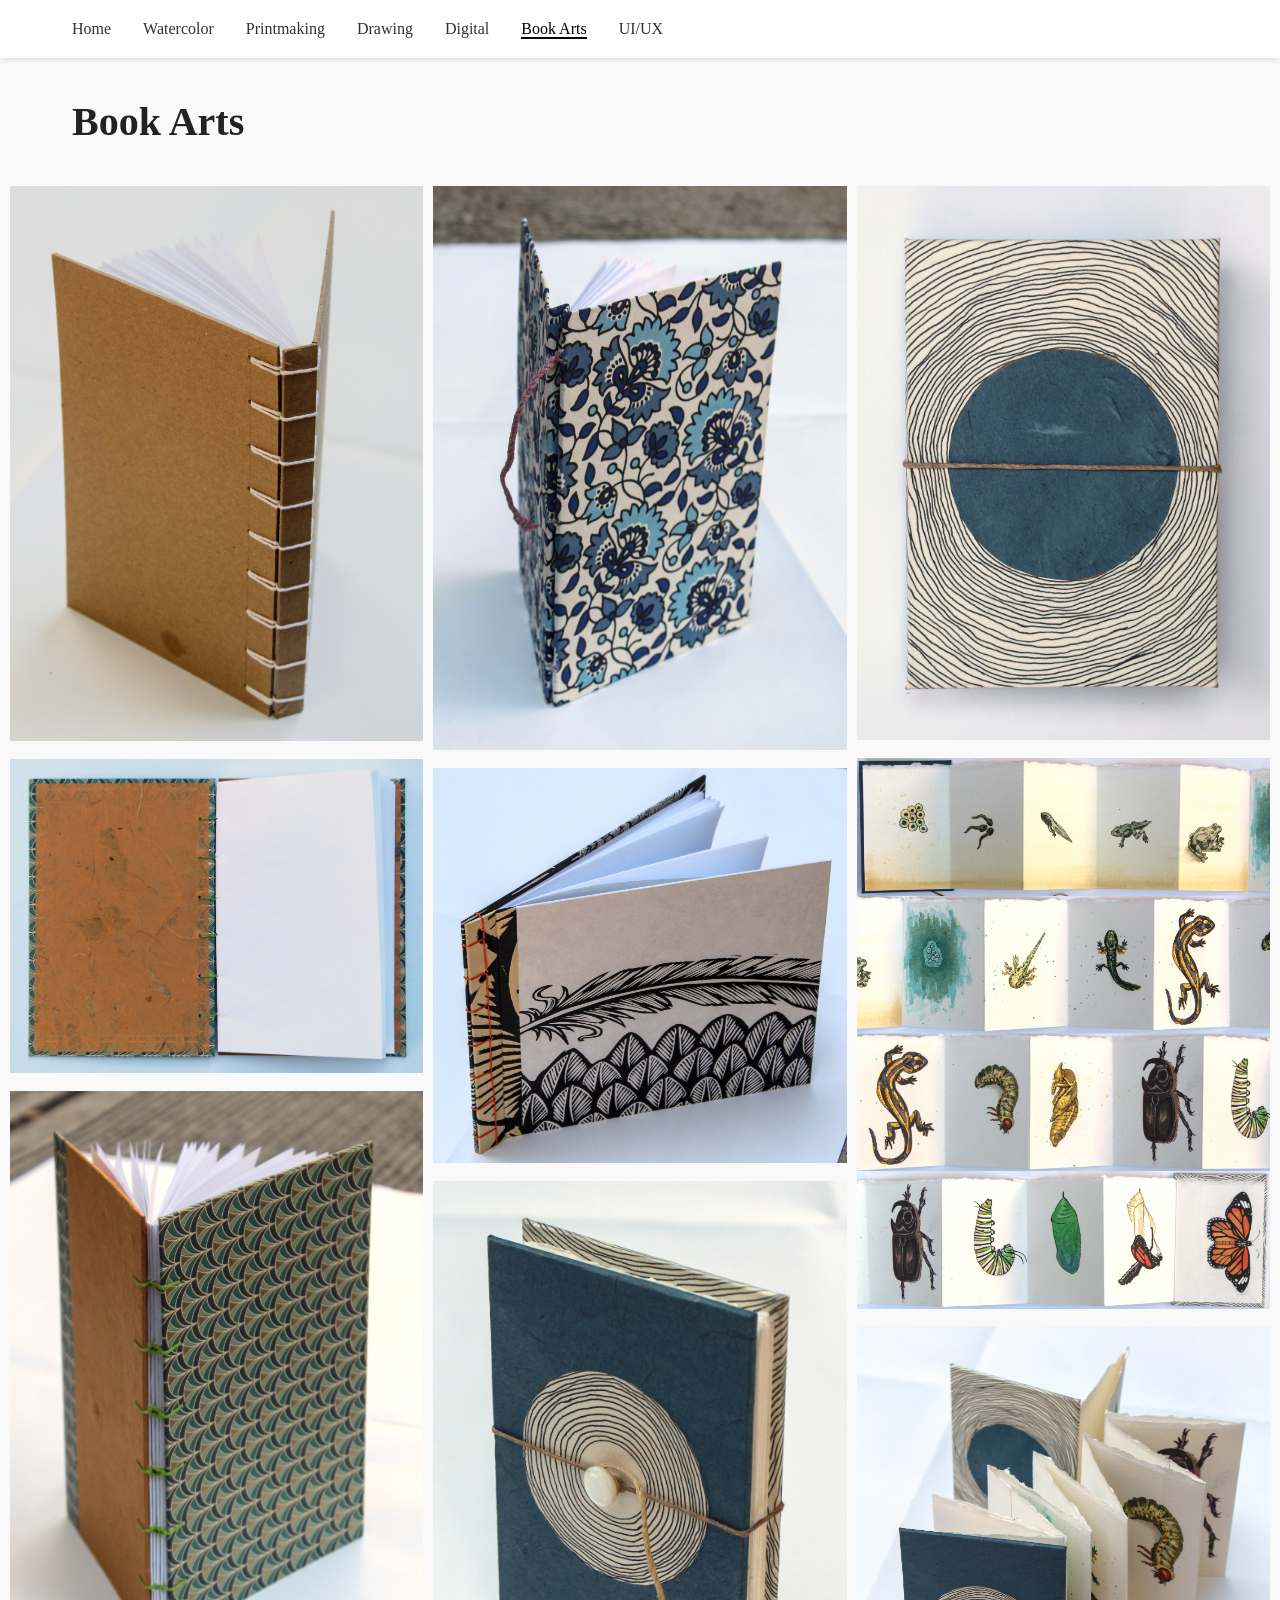
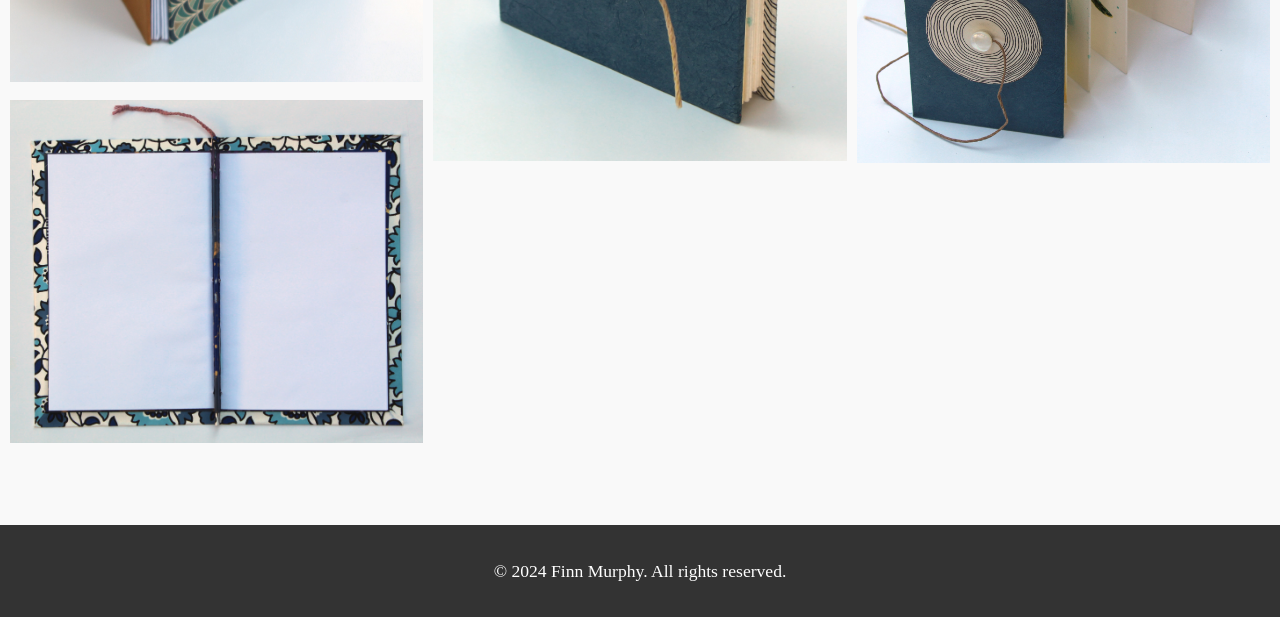
==== commit bb782fc1: "s" ====
--- a/book-arts.html
+++ b/book-arts.html
@@ -23,8 +23,6 @@
 
     <main>
         <h1>Book Arts</h1>
-        <p>Book arts combines traditional bookbinding techniques with artistic expression. This collection features handmade books, altered books, and experimental book structures that explore the book as an art form.</p>
-
         <div class="masonry-gallery">
             <div class="gallery-item">
                 <img src="images/book-arts/belgian_binding_spine.jpeg" alt="Belgian binding spine view">
